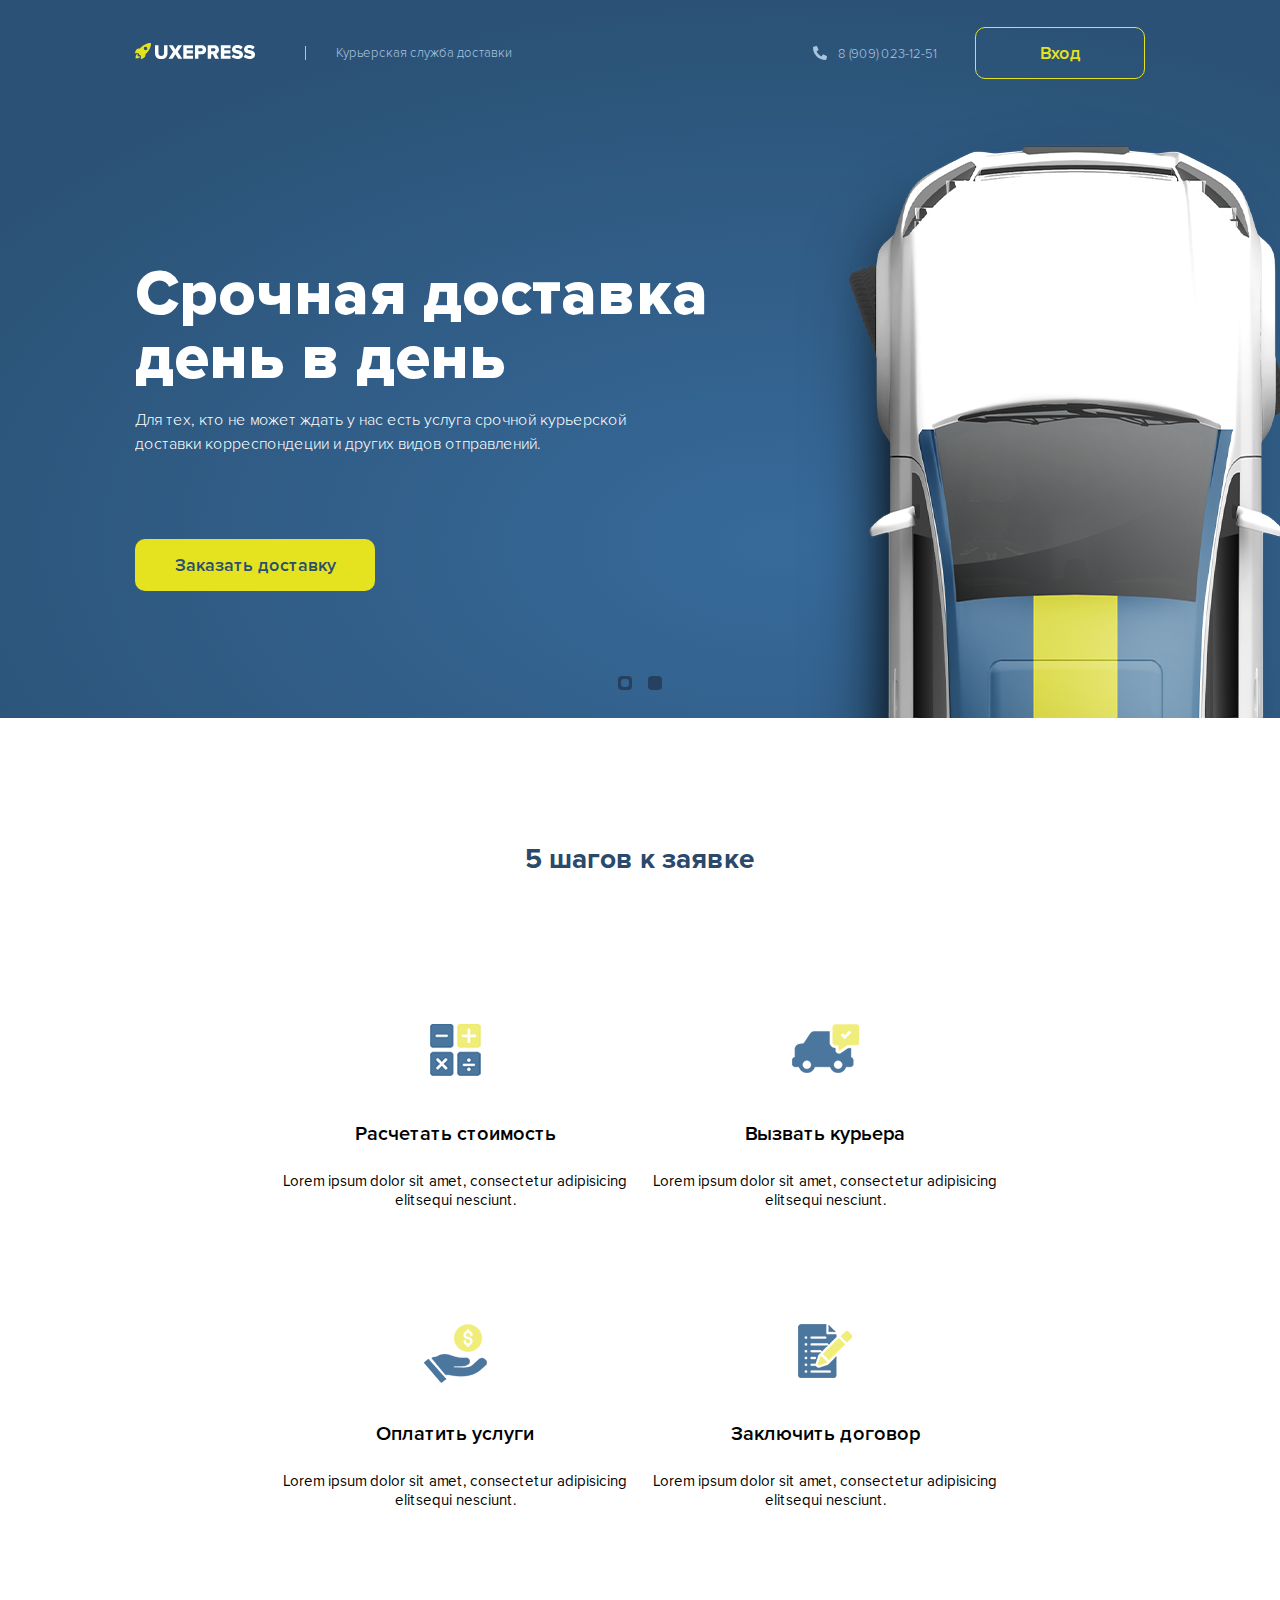
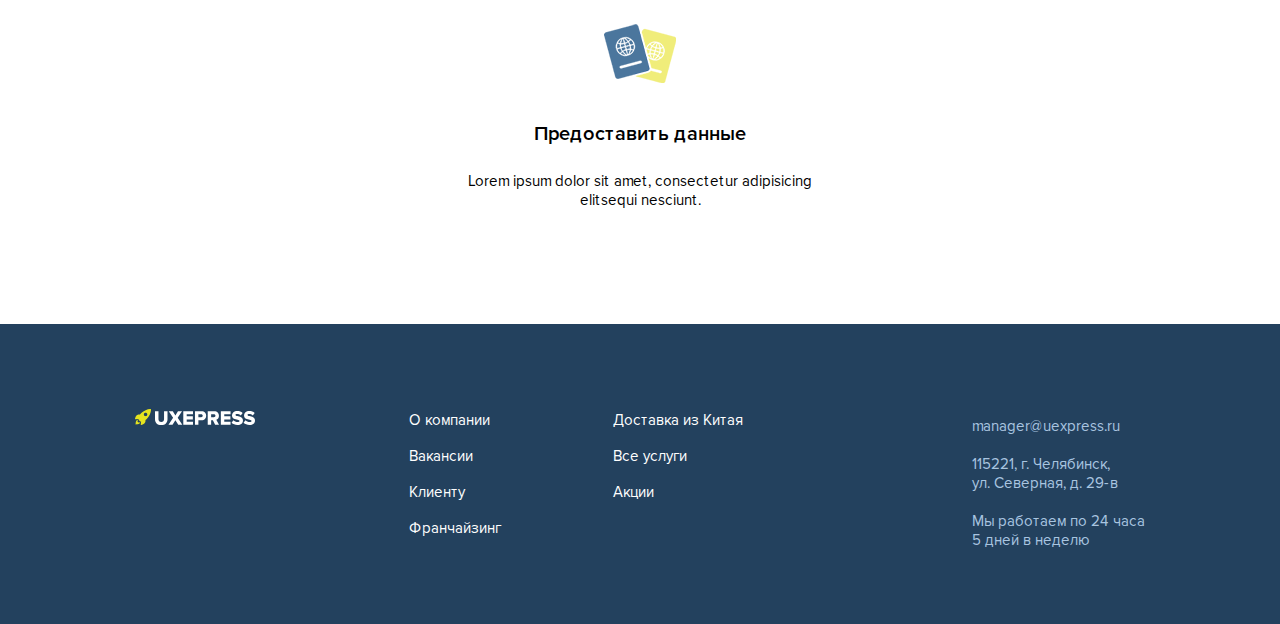
==== index.html @ 1fbd0f5c "Initial commit" ====
<!DOCTYPE html>
<html lang="en">
<head>
    <meta charset="UTF-8">
    <meta name="viewport" content="width=device-width, initial-scale=1.0">
    <link rel="stylesheet" href="css/style.css">
    <title>UXEPRESS</title>
</head>
<body>
    <header class="header">
    <div class="header-main container">
        <div class="header__logo">
            <div class="logo">
                <a class="logo-link" href="../index.html">
                    <img src="../img/icon.svg" alt="logo-icon" class="logo-icon">
                    <img src="../img/uxpress.svg" alt="logo-name" class="logo-name">
                </a>
                
            </div>
            <div class="separation-line"></div>
            <span class="tagline">Курьерская служба доставки</span>
        </div>
        <div class="header__login">
            <button class="login-btn">Вход</button>
        </div>
    </div>
    <div class="header-slider">
        <div class="slider">
            <div class="slider__wrapper">
                <div class="slider__items">
                    <div class="slide">
                        <div class="slide__wrap">
                            <div class="slide__content">
                                <h2 class="slide-title">Срочная доставка день в день</h2>
                                <p class="slide-subtitle">Для тех, кто не может ждать у нас есть услуга срочной курьерской доставки корреспондеции и других видов отправлений.</p>
                                <button class="slide-btn typical-btn">Заказать доставку</button>
                            </div>
                            <div class="slide__image" id="slide1">
                                <img src="../img/slide1.png" alt="slide1" >
                            </div>
                        </div>
                    </div>
                    <div class="slide">
                        <div class="slide__wrap">
                            <div class="slide__content">
                                <h2 class="slide-title">Подписание договора за 1 час</h2>
                                <p class="slide-subtitle">В течение часа наш курьер заберет вашу посылку и подпишет с Вами договор о предоставлении услуг.</p>
                                <button class="slide-btn typical-btn">Заказать доставку</button>
                            </div>
                            <div class="slide__image" id="slide2">
                                <img src="../img/slide2.png" alt="slide2" >
                            </div>
                        </div>
                    </div>
                </div>
            </div>
        </div>
    </div>
    
</header>
    <section class="main__block container">
    <h3 class="main__block-title">5 шагов к заявке</h3>
    <div class="steps">
        <div class="steps__wrap">
            <div class="step">
                <div class="step-img"><img src="../img/ico1.png" alt="ico1"></div>
                <h4 class="step-title">Расчетать стоимость</h4>
                <p class="step-subtitle">Lorem ipsum dolor sit amet, consectetur adipisicing elitsequi nesciunt.</p>
            </div>
        
            <div class="step">
                <div class="step-img"><img src="../img/ico2.png" alt="ico2"></div>
                <h4 class="step-title">Вызвать курьера</h4>
                <p class="step-subtitle">Lorem ipsum dolor sit amet, consectetur adipisicing elitsequi nesciunt.</p>
            </div>
        
            <div class="step">
                <div class="step-img"><img src="../img/ico3.png" alt="ico3"></div>
                <h4 class="step-title">Оплатить услуги</h4>
                <p class="step-subtitle">Lorem ipsum dolor sit amet, consectetur adipisicing elitsequi nesciunt.</p>
            </div>
        
            <div class="step">
                <div class="step-img"><img src="../img/ico4.png" alt="ico4"></div>
                <h4 class="step-title">Заключить договор</h4>
                <p class="step-subtitle">Lorem ipsum dolor sit amet, consectetur adipisicing elitsequi nesciunt.</p>
            </div>
        
            <div class="step">
                <div class="step-img"><img src="../img/ico5.png" alt="ico5"></div>
                <h4 class="step-title">Предоставить данные</h4>
                <p class="step-subtitle">Lorem ipsum dolor sit amet, consectetur adipisicing elitsequi nesciunt.</p>
            </div>
        </div> 
    </div>
</section>
    <footer class="footer">
    <div class="container">
        <div class="footer__wrap">
            <div class="logo footer-logo">
                <a href="../index.html" class="logo-link">
                    <img src="../img/icon.svg" alt="logo-icon" class="logo-icon">
                    <img src="../img/uxpress.svg" alt="logo-name" class="logo-name">
                </a>
            </div>
            <div class="link__list">
                <a href="#" class="link">О компании</a>
                <a href="#" class="link">Доставка из Китая</a>
                <a href="#" class="link">Вакансии</a>
                <a href="#" class="link">Все услуги</a>
                <a href="#" class="link">Клиенту</a>
                <a href="#" class="link">Акции</a>
                <a href="#" class="link">Франчайзинг</a>
            </div>
            <p class="contacts">
                manager@uexpress.ru <br/><br/>
                115221, г. Челябинск,<br/>
                ул. Северная, д. 29-в<br/><br/>
                Мы работаем по 24 часа<br/>
                5 дней в неделю
            </p>
        </div>
        
    </div>
</footer>
    <div class="modal__window">
    <div class="modal__window_wrap">
        <button class="close-btn"></button>
        <form action="" class="modal__window_form">
            <h2 class="modal__window-title">Авторизация</h2>
            <p class="modal__window-subtitle">Введите логин и пароль, чтобы войти в личный кабинет</p>
            <div class="modal__window_form-input">
                <input type="email" class="modal_window-input" placeholder="Логин">
                <input type="password" class="modal_window-input" placeholder="Пароль">
                <button type="submit" class="modal-btn">Войти</button>
            </div>
        </form>
    </div>
</div>
    <script src="js/script.js"></script>
</body>
</html>
---- css/style.css ----
@import 'fonts.css';
@import 'header.css';
@import 'main-block.css';
@import 'footer.css';
@import 'modal-window.css';

body{
    margin: 0;
}

*{
    box-sizing: border-box;
}

.container{
    max-width: 1400px;
    padding-right: 135px;
    padding-left: 135px;
    margin: 0 auto;
}

.typical-btn{
    margin: 0;
    width: 240px;
    height: 52px;
    background-color: #E5E31F;
    border: none;
    border-radius: 10px;
    color: #2A4F71;
    font-family: 'ProximaNovaSemibold';
    font-size: 18px;
    line-height: 22px;
    outline: none;
    cursor: pointer;
}

@media(max-width: 768px){
    .container{
        padding-left: 15px;
        padding-right: 15px;
    }
}
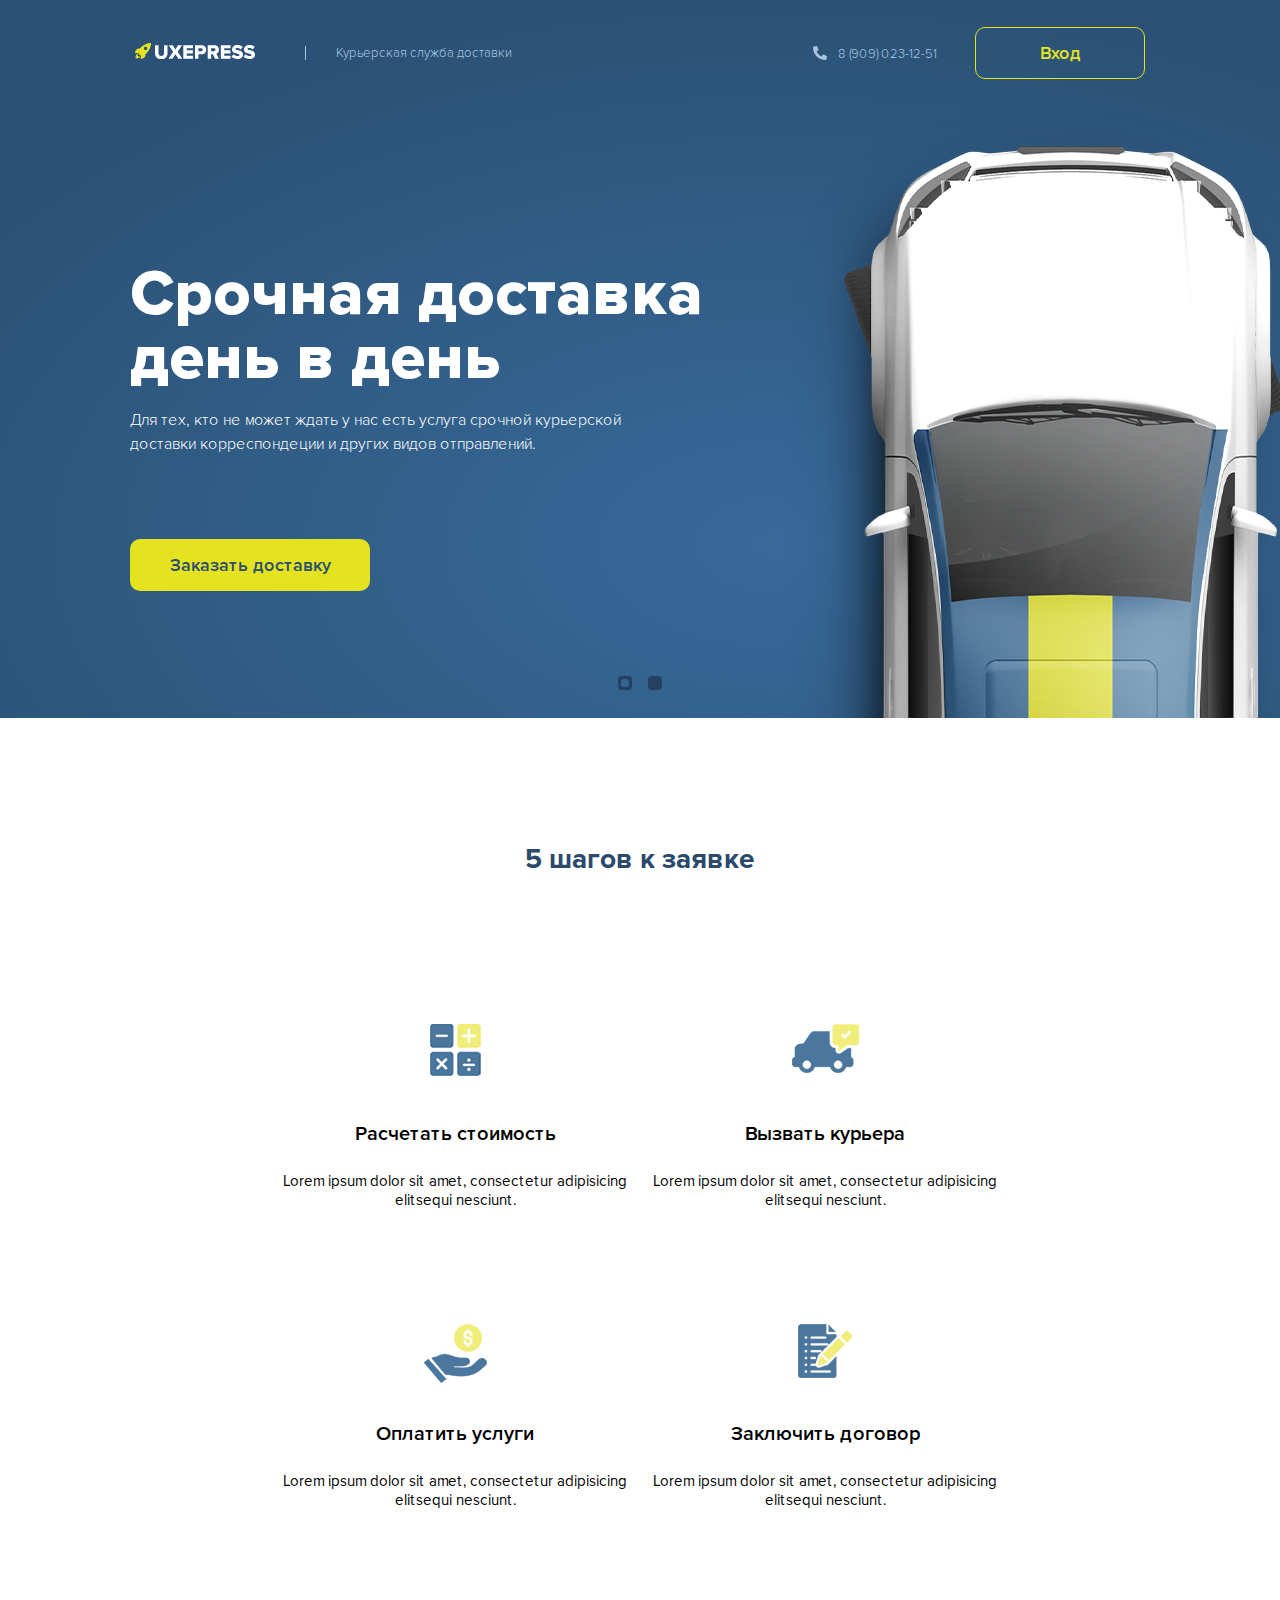
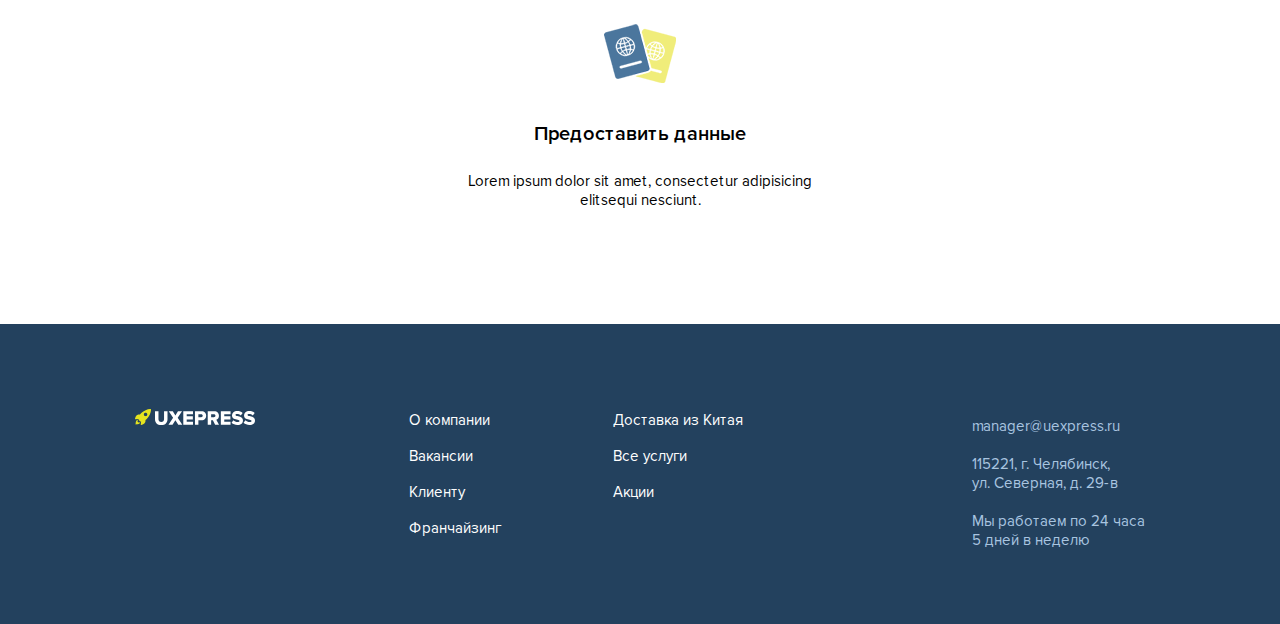
==== commit 4ef120a6: "edits" ====
--- a/index.html
+++ b/index.html
@@ -11,9 +11,9 @@
     <div class="header-main container">
         <div class="header__logo">
             <div class="logo">
-                <a class="logo-link" href="../index.html">
-                    <img src="../img/icon.svg" alt="logo-icon" class="logo-icon">
-                    <img src="../img/uxpress.svg" alt="logo-name" class="logo-name">
+                <a class="logo-link" href="index.html">
+                    <img src="img/icon.svg" alt="logo-icon" class="logo-icon">
+                    <img src="img/uxpress.svg" alt="logo-name" class="logo-name">
                 </a>
                 
             </div>
@@ -130,8 +130,8 @@
             <h2 class="modal__window-title">Авторизация</h2>
             <p class="modal__window-subtitle">Введите логин и пароль, чтобы войти в личный кабинет</p>
             <div class="modal__window_form-input">
-                <input type="email" class="modal_window-input" placeholder="Логин">
-                <input type="password" class="modal_window-input" placeholder="Пароль">
+                <input type="email" class="modal_window-input" placeholder="Логин" required>
+                <input type="password" class="modal_window-input" placeholder="Пароль" required>
                 <button type="submit" class="modal-btn">Войти</button>
             </div>
         </form>
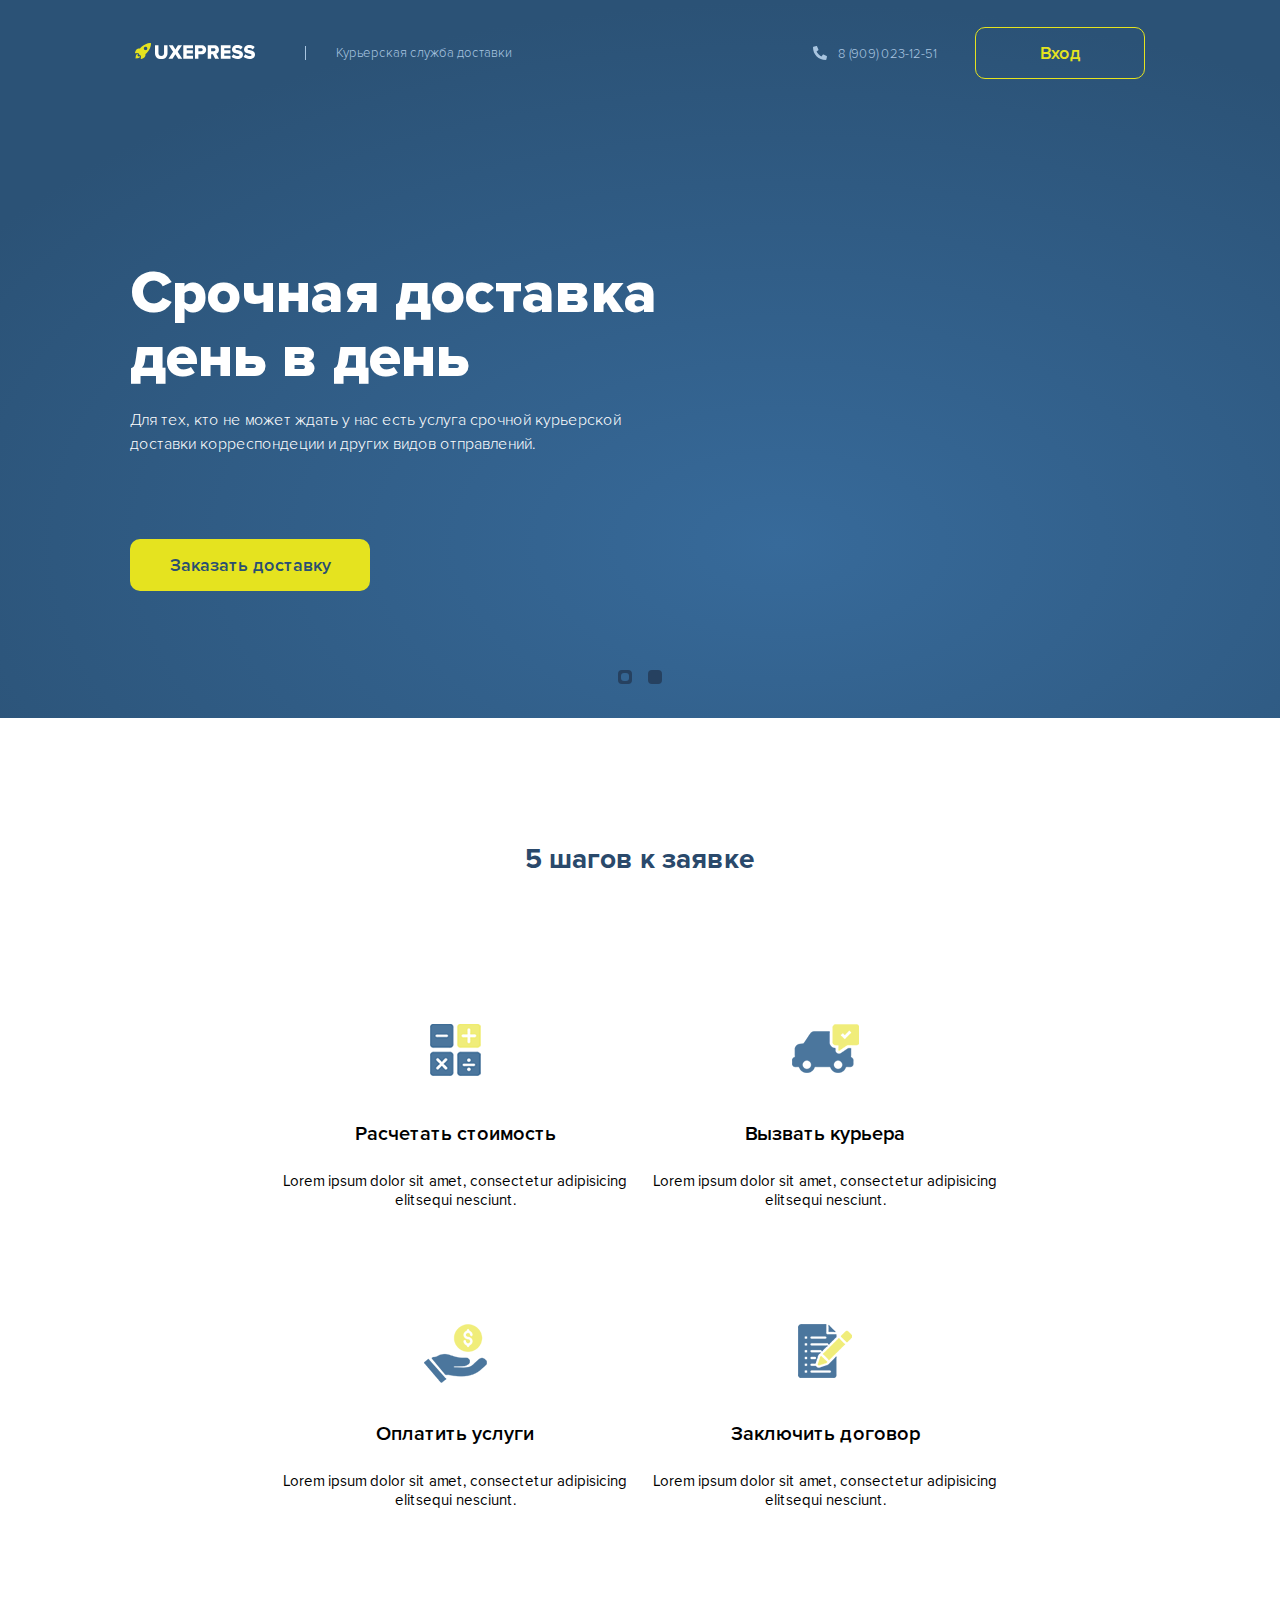
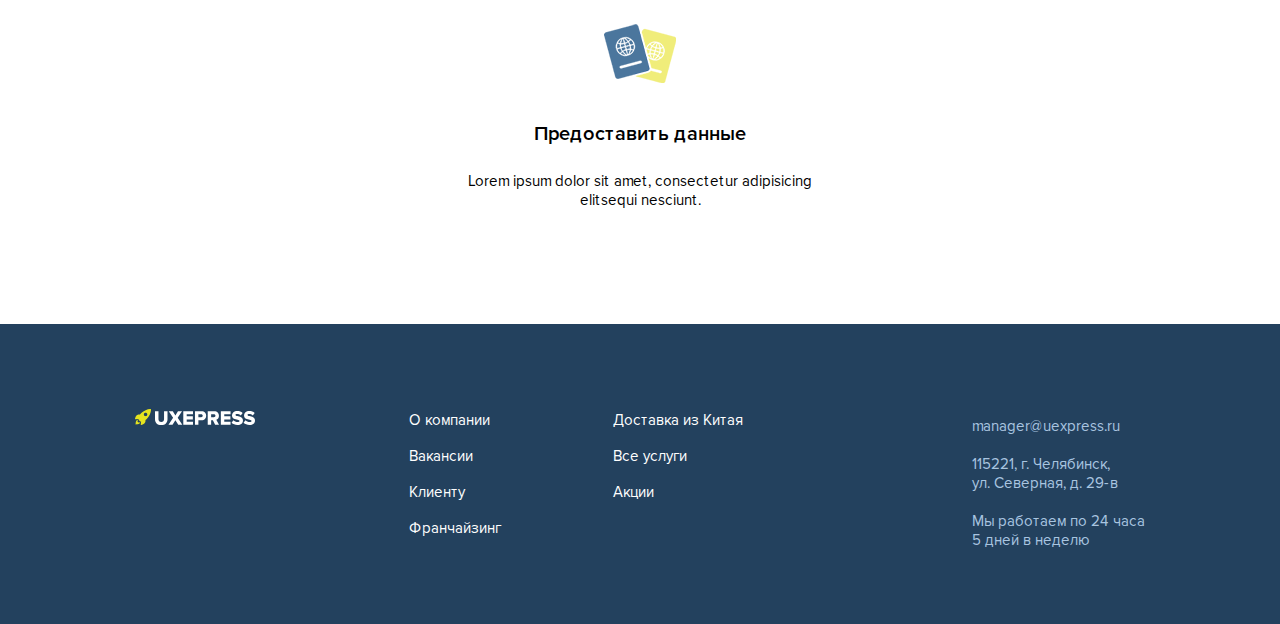
==== commit fbc5f6b0: "edit" ====
--- a/index.html
+++ b/index.html
@@ -139,4 +139,5 @@
 </div>
     <script src="js/script.js"></script>
 </body>
-</html>+</html>
+
